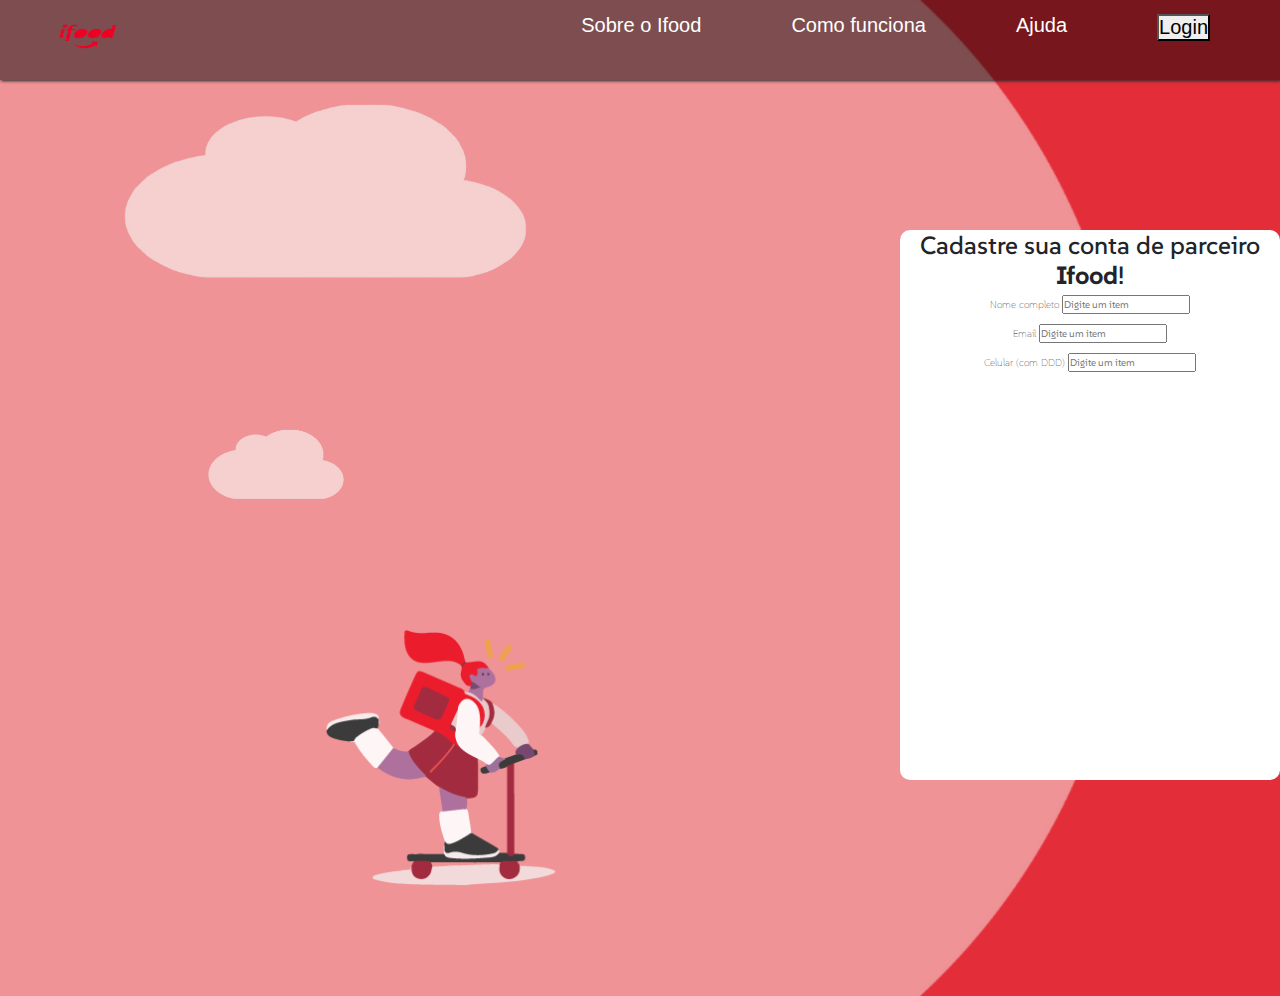
==== index.html @ eb60469c "Primeiro commit" ====
<!DOCTYPE html>
<html lang="pt-br">

<head>
    <meta charset="UTF-8">
    <meta name="viewport" content="width=device-width, initial-scale=1.0">
    <link rel="stylesheet" href="style.css">
    <link rel="shortcut icon" href="imagens/favicon.png" type="image/x-icon">
    <link href="https://cdn.jsdelivr.net/npm/bootstrap@5.3.3/dist/css/bootstrap.min.css" rel="stylesheet"
        integrity="sha384-QWTKZyjpPEjISv5WaRU9OFeRpok6YctnYmDr5pNlyT2bRjXh0JMhjY6hW+ALEwIH" crossorigin="anonymous">

    <title>Login</title>

</head>

<body>


    <header>
        <div class="menu">
            <img class="logo-ifood" src="imagens/ifode-logo.png" alt="">
            <nav>
                <ul class="opcoes-menu">
                    <li><a href="#">Sobre o Ifood</a></li>
                    <li><a href="#">Como funciona</a></li>
                    <li><a href="#">Ajuda</a></li>
                    <li><a href="#"><button>Login</button></a></li>
                </ul>
            </nav>


        </div>
    </header>

    <main>
        <div class="imagens">
            <div>
                <img class="nuvem nuvem1" src="imagens/nuvem.png" alt="Imagem de uma nuvem">
                <img class="nuvem nuvem2" src="imagens/nuvem.png" alt="Imagem de uma nuvem">
            </div>
            <img class="entregadora" src="imagens/entregador-ifood.png" alt="Entregadora ifood de patinete">
        </div>

        <div class="crud">
            <h1>Cadastre sua conta de parceiro <Strong>Ifood</Strong>!</h1>

            <form action="">

                <div>
                    <p>
                        Nome completo
                        <input type="text" id="itemInput" placeholder="Digite um item" required>
                    </p>

                    <p>
                        Email
                        <input type="text" id="itemInput" placeholder="Digite um item" required>
                    </p>

                    <p>
                        Celular (com DDD)
                        <input type="text" id="itemInput" placeholder="Digite um item" required>
                    </p>
                </div>

            </form>
        </div>
    </main>










    <script src="https://cdn.jsdelivr.net/npm/bootstrap@5.3.3/dist/js/bootstrap.bundle.min.js"
        integrity="sha384-YvpcrYf0tY3lHB60NNkmXc5s9fDVZLESaAA55NDzOxhy9GkcIdslK1eN7N6jIeHz"
        crossorigin="anonymous"></script>

</body>

</html>
---- style.css ----
@import url('https://fonts.googleapis.com/css2?family=SUSE:wght@100..800&display=swap');

* {
    margin: 0;
    padding: 0;
}


html {
    font-size: 62.5%;
}

body {
    background-image: url(imagens/background.png);
    background-repeat: no-repeat;
    background-size: cover;
}

.menu {
    width: 100%;
    height: 8rem;
    background-color: #00000079;
    display: flex;
    justify-content: space-between;
    font: normal 15pt Arial;
    box-shadow: 1px 1px 3px;
}

ul {
    margin: 0;
    padding: 0;
    list-style: none;
}

/* Estilo do menu */
.opcoes-menu {
    display: flex;
}

.opcoes-menu li {
    margin: 0 5rem 0 0;
    /* Remove margens padrão dos itens */
}

.opcoes-menu a {
    display: block;
    /* Faz com que o link ocupe toda a área do item da lista */
    padding: 14px 20px;
    /* Espaçamento interno */
    color: white;
    /* Cor do texto */
    text-decoration: none;
    /* Remove o sublinhado dos links */
}

.logo-ifood {
    width: 18rem;
}

.imagens {
    display: block;
}

.nuvem1 {
    height: 25rem;
    margin: 0 0 0 10rem;
}

.nuvem2 {
    width: 15rem;
    height: 10rem;
    margin: 9rem 10rem 0 20rem;
}

.entregadora {
    margin: 10rem 30rem;

}

main {
    display: flex;
}

.crud {
    width: 50rem;
    height: 55rem;
    background-color: white;
    border-radius: 1rem;
    margin: 15rem 0 0;
    font-size: 10px;
    font-family: "SUSE", sans-serif;
    font-optical-sizing: auto;
    font-weight: 100;
    font-style: normal;
    text-align: center;
}
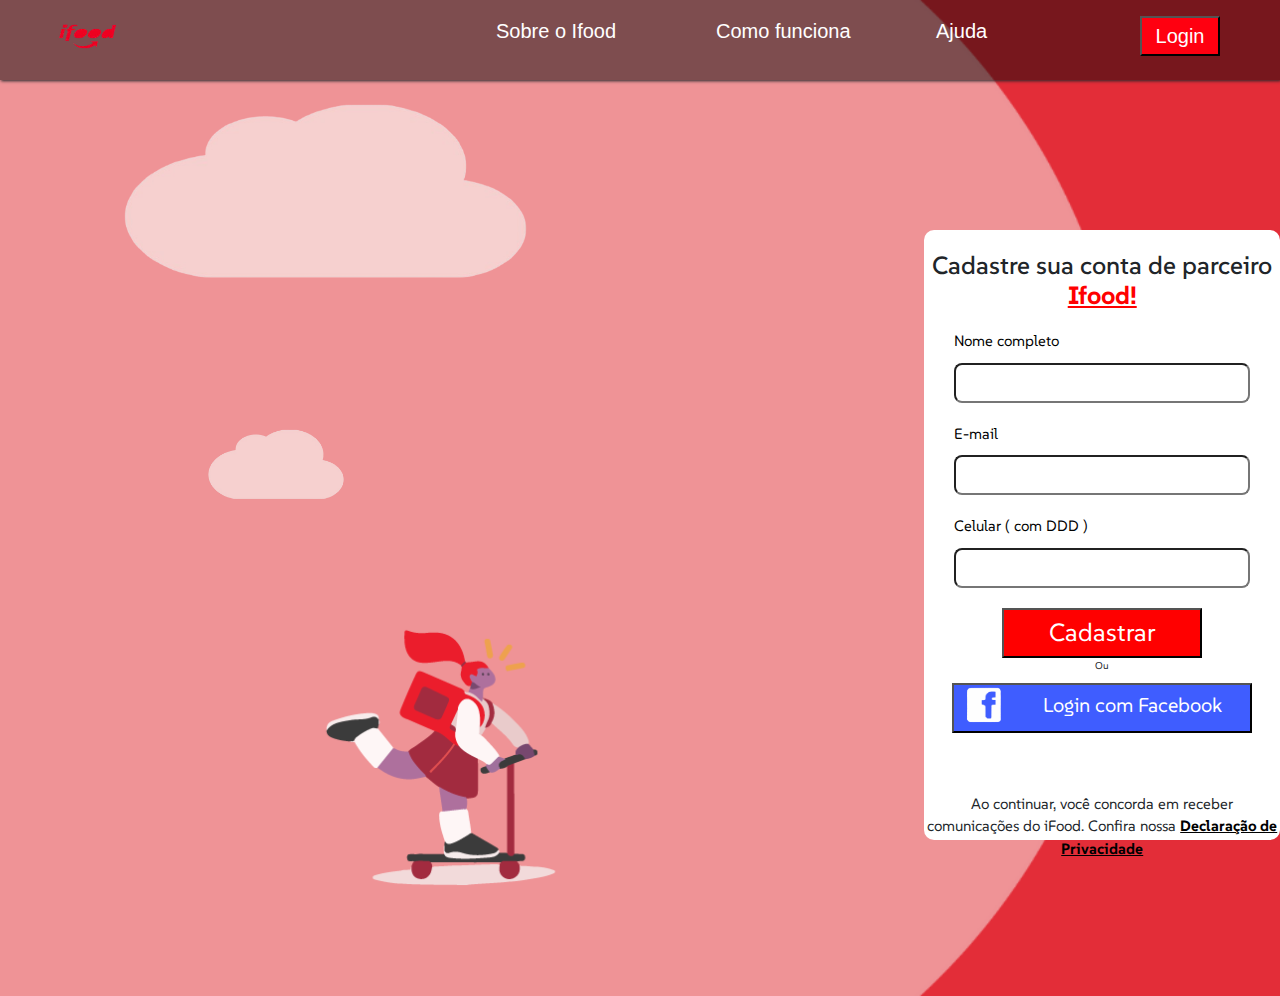
==== commit f3c2e9b0: "Alterações zip 2 do Gabriel" ====
--- a/index.html
+++ b/index.html
@@ -24,9 +24,10 @@
                     <li><a href="#">Sobre o Ifood</a></li>
                     <li><a href="#">Como funciona</a></li>
                     <li><a href="#">Ajuda</a></li>
-                    <li><a href="#"><button>Login</button></a></li>
                 </ul>
+                <a href="#"><button class="login">Login</button></a>
             </nav>
+            
 
 
         </div>
@@ -42,25 +43,48 @@
         </div>
 
         <div class="crud">
-            <h1>Cadastre sua conta de parceiro <Strong>Ifood</Strong>!</h1>
+            <h1>Cadastre sua conta de parceiro <Strong class="forte">Ifood!</Strong></h1>
 
             <form action="">
 
-                <div>
-                    <p>
-                        Nome completo
-                        <input type="text" id="itemInput" placeholder="Digite um item" required>
+                <div class="formulario">
+
+                    <div class="labels">
+                        <p><strong>Nome completo</strong></p>
+                        <input type="text" name="" id="">
+                    </div>
+
+
+                    <div class="labels">
+                        <p><strong>E-mail</strong></p>
+                        <input type="text" name="" id="">
+                    </div>
+
+
+                    <div class="labels">
+                        <p><strong>Celular ( com DDD )</strong></p>
+                        <input type="text" name="" id="">
+                    </div>
+
+                    <button class="cadastrar">Cadastrar</button>
+
+                    <p><strong>Ou</strong></p>
+
+
+                    <button class="facebook">
+                        <img class="face-logo" src="imagens/logo-facebook.png" alt="logo do facebook">
+                        <p class="p1">Login com Facebook</p>
+                        <p></p>
+                    </button>
+
+                    <p class="rodape-crud">
+                        <strong>
+                            Ao continuar, você concorda em receber comunicações do iFood.
+                            Confira nossa
+                            <a class="declaracao-privacidade" href="#">Declaração de Privacidade</a>
+                        </strong>
                     </p>
 
-                    <p>
-                        Email
-                        <input type="text" id="itemInput" placeholder="Digite um item" required>
-                    </p>
-
-                    <p>
-                        Celular (com DDD)
-                        <input type="text" id="itemInput" placeholder="Digite um item" required>
-                    </p>
                 </div>
 
             </form>
--- a/style.css
+++ b/style.css
@@ -16,6 +16,8 @@
     background-size: cover;
 }
 
+
+/* Estilizacao do header  */
 .menu {
     width: 100%;
     height: 8rem;
@@ -32,31 +34,47 @@
     list-style: none;
 }
 
-/* Estilo do menu */
+
 .opcoes-menu {
     display: flex;
 }
 
 .opcoes-menu li {
     margin: 0 5rem 0 0;
-    /* Remove margens padrão dos itens */
+
 }
 
 .opcoes-menu a {
     display: block;
-    /* Faz com que o link ocupe toda a área do item da lista */
-    padding: 14px 20px;
-    /* Espaçamento interno */
+    padding: 10px 16px;
     color: white;
-    /* Cor do texto */
+    margin: 1rem 0;
     text-decoration: none;
-    /* Remove o sublinhado dos links */
+    width: 17rem;
+    height: 6rem;
+}
+
+nav{
+    display: flex;
+}
+
+.login{
+    background-color: #FF0010;
+    color: white;
+    text-decoration: none;
+    margin: 1.6rem 6rem 1.6rem 0;
+    width: 8rem;
+    height: 4rem;
 }
 
 .logo-ifood {
     width: 18rem;
 }
 
+/* Fim header  */
+
+
+/* Estiizando imagens  */
 .imagens {
     display: block;
 }
@@ -80,10 +98,13 @@
 main {
     display: flex;
 }
+/* Fim imagens  */
 
+
+/* Estilizando Login usuario */
 .crud {
-    width: 50rem;
-    height: 55rem;
+    width: 30%;
+    height: 50%;
     background-color: white;
     border-radius: 1rem;
     margin: 15rem 0 0;
@@ -94,3 +115,72 @@
     font-style: normal;
     text-align: center;
 }
+
+.crud>h1 {
+    margin: 2rem 0;
+}
+
+.forte {
+    color: Red;
+    text-decoration: underline;
+}
+
+.formulario {
+    height: 51rem;
+}
+
+input {
+    width: 100%;
+    height: 4rem;
+    border-radius: 0.8rem;
+}
+
+.labels {
+    color: black;
+    font-size: 15px;
+    margin: 2rem 3rem;
+    text-align: left;
+}
+
+.cadastrar {
+    background-color: #FF0000;
+    color: white;
+    width: 20rem;
+    height: 5rem;
+    font-size: 2.5rem;
+}
+
+.facebook {
+    background-color: #3F5DFF;
+    color: white;
+    width: 30rem;
+    height: 5rem;
+    margin: 0 auto;
+    display: flex;
+    justify-content: space-between;
+    font-size: 2rem;
+}
+
+.p1{
+    margin: 0.5rem 0;
+}
+
+.face-logo{
+    color: white;
+    width: 6rem;
+    height: 4rem;
+    margin-top: 0.5rem 0;
+    
+}
+
+.rodape-crud{
+    margin: 6rem 0;
+    font-size: 15px;
+    
+}
+ .declaracao-privacidade{
+    color: black;
+    font-weight: bold;
+ }
+
+ /* Fim Login usuario */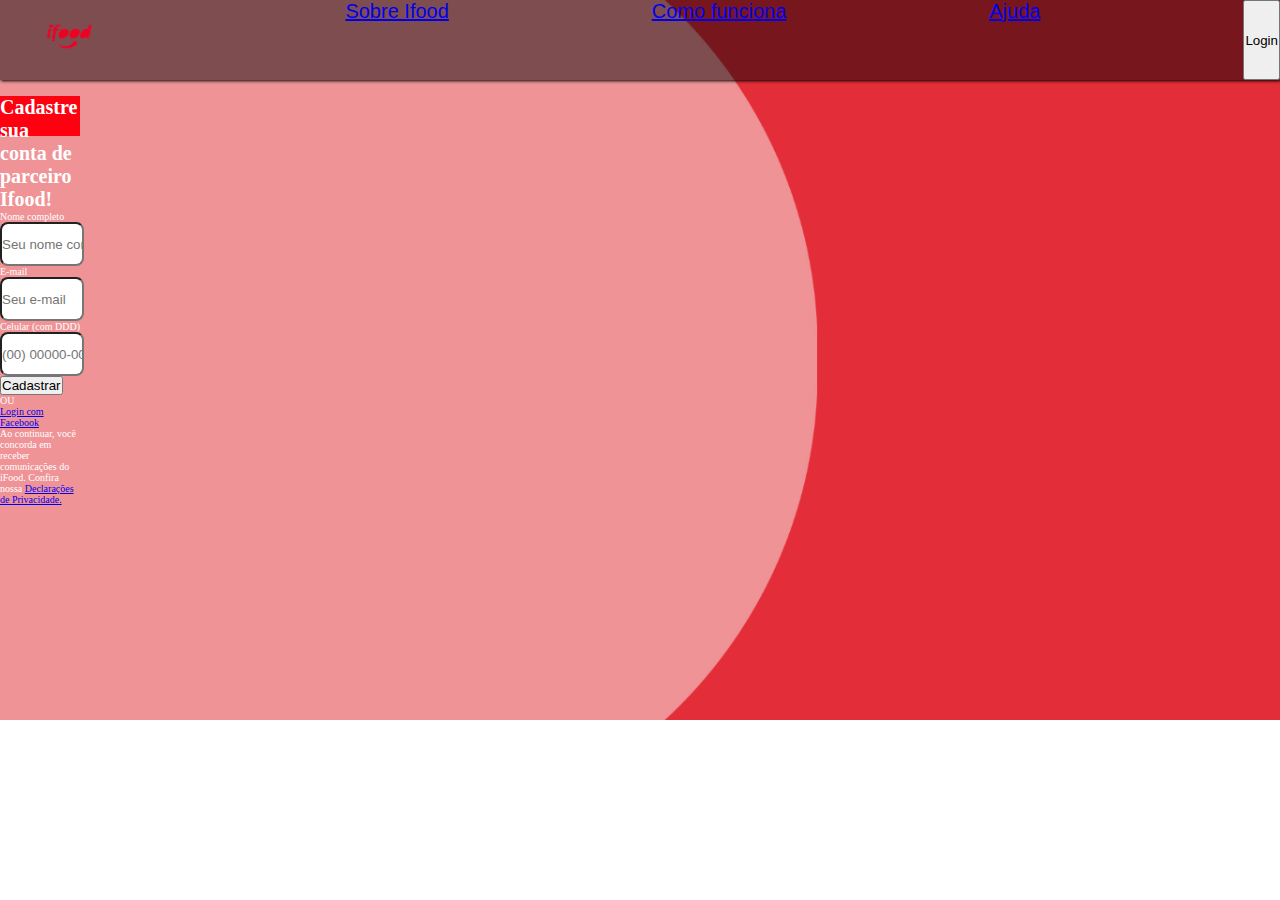
==== commit 5f1be1f7: "Altera tela login" ====
--- a/index.html
+++ b/index.html
@@ -4,106 +4,62 @@
 <head>
     <meta charset="UTF-8">
     <meta name="viewport" content="width=device-width, initial-scale=1.0">
+    <link rel="shortcut icon" href="imagens/favicon.png" type="image/x-icon">
     <link rel="stylesheet" href="style.css">
-    <link rel="shortcut icon" href="imagens/favicon.png" type="image/x-icon">
-    <link href="https://cdn.jsdelivr.net/npm/bootstrap@5.3.3/dist/css/bootstrap.min.css" rel="stylesheet"
-        integrity="sha384-QWTKZyjpPEjISv5WaRU9OFeRpok6YctnYmDr5pNlyT2bRjXh0JMhjY6hW+ALEwIH" crossorigin="anonymous">
 
     <title>Login</title>
-
 </head>
 
 <body>
-
-
     <header>
         <div class="menu">
-            <img class="logo-ifood" src="imagens/ifode-logo.png" alt="">
-            <nav>
-                <ul class="opcoes-menu">
-                    <li><a href="#">Sobre o Ifood</a></li>
-                    <li><a href="#">Como funciona</a></li>
-                    <li><a href="#">Ajuda</a></li>
-                </ul>
-                <a href="#"><button class="login">Login</button></a>
-            </nav>
-            
-
-
+            <img src="imagens/ifode-logo.png" alt="logo ifood">
+            <a href="#">Sobre Ifood</a>
+            <a href="#">Como funciona</a>
+            <a href="#">Ajuda</a>
+            <button>Login</button>
         </div>
     </header>
+    <main>
+        <div class="login card p-5 shadow-lg mx-auto">
+            <h1 class="text-center">Cadastre sua conta de parceiro <strong>Ifood!</strong></h1>
 
-    <main>
-        <div class="imagens">
-            <div>
-                <img class="nuvem nuvem1" src="imagens/nuvem.png" alt="Imagem de uma nuvem">
-                <img class="nuvem nuvem2" src="imagens/nuvem.png" alt="Imagem de uma nuvem">
+            <div class="inputs mb-4">
+                <p>Nome completo</p>
+                <input type="text" class="form-control" placeholder="Seu nome completo">
             </div>
-            <img class="entregadora" src="imagens/entregador-ifood.png" alt="Entregadora ifood de patinete">
-        </div>
 
-        <div class="crud">
-            <h1>Cadastre sua conta de parceiro <Strong class="forte">Ifood!</Strong></h1>
+            <div class="inputs mb-4">
+                <p>E-mail</p>
+                <input type="email" class="form-control" placeholder="Seu e-mail">
+            </div>
 
-            <form action="">
+            <div class="inputs mb-4">
+                <p>Celular (com DDD)</p>
+                <input type="text" class="form-control" placeholder="(00) 00000-0000">
+            </div>
 
-                <div class="formulario">
+            <div class="cadastro text-center">
+                <button class="btn btn-danger btn-cadastrar">Cadastrar</button>
 
-                    <div class="labels">
-                        <p><strong>Nome completo</strong></p>
-                        <input type="text" name="" id="">
-                    </div>
+                <p class="txt-ou my-3">OU</p>
 
+                <a href="#" class="btn btn-primary btn-facebook">Login com Facebook</a>
+            </div>
 
-                    <div class="labels">
-                        <p><strong>E-mail</strong></p>
-                        <input type="text" name="" id="">
-                    </div>
-
-
-                    <div class="labels">
-                        <p><strong>Celular ( com DDD )</strong></p>
-                        <input type="text" name="" id="">
-                    </div>
-
-                    <button class="cadastrar">Cadastrar</button>
-
-                    <p><strong>Ou</strong></p>
-
-
-                    <button class="facebook">
-                        <img class="face-logo" src="imagens/logo-facebook.png" alt="logo do facebook">
-                        <p class="p1">Login com Facebook</p>
-                        <p></p>
-                    </button>
-
-                    <p class="rodape-crud">
-                        <strong>
-                            Ao continuar, você concorda em receber comunicações do iFood.
-                            Confira nossa
-                            <a class="declaracao-privacidade" href="#">Declaração de Privacidade</a>
-                        </strong>
-                    </p>
-
-                </div>
-
-            </form>
+            <p class="txt-footer mt-4">
+                Ao continuar, você concorda em receber comunicações do iFood. Confira nossa
+                <a href="#">Declarações de Privacidade.</a>
+            </p>
         </div>
     </main>
 
 
 
-
-
-
-
-
-
-
     <script src="https://cdn.jsdelivr.net/npm/bootstrap@5.3.3/dist/js/bootstrap.bundle.min.js"
-        integrity="sha384-YvpcrYf0tY3lHB60NNkmXc5s9fDVZLESaAA55NDzOxhy9GkcIdslK1eN7N6jIeHz"
-        crossorigin="anonymous"></script>
-
+        integrity="sha384-YvpcrYf0tY3lHB60NNkmXc5s9fDVZLESaAA55NDzOxhy9GkcIdslK1eN7N6jIeHz" crossorigin="anonymous">
+        </script>
+    <script src="main.js"></script>
 </body>
 
 </html>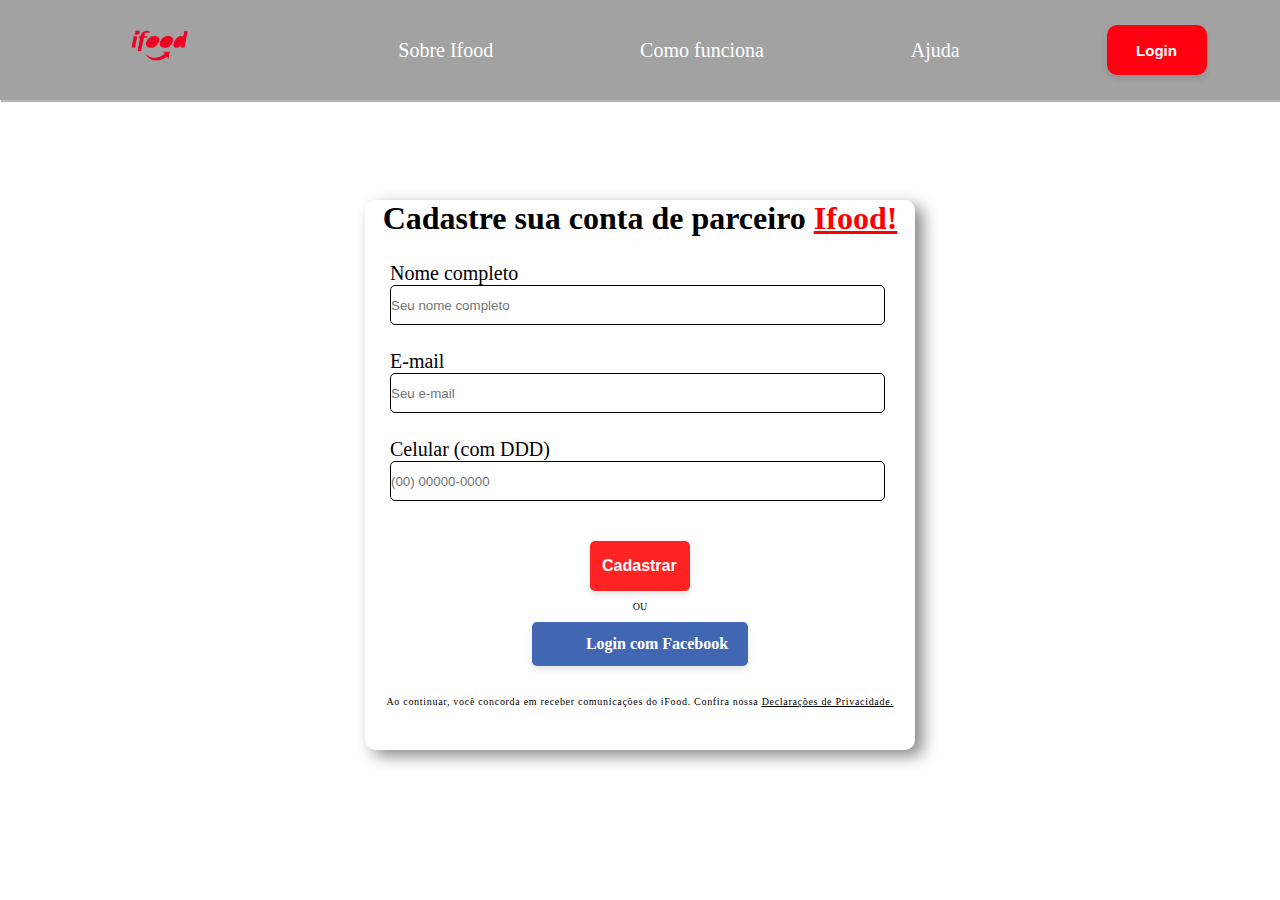
==== commit 2aa58bf4: "Alteracao dashboard" ====
--- a/index.html
+++ b/index.html
@@ -5,7 +5,7 @@
     <meta charset="UTF-8">
     <meta name="viewport" content="width=device-width, initial-scale=1.0">
     <link rel="shortcut icon" href="imagens/favicon.png" type="image/x-icon">
-    <link rel="stylesheet" href="style.css">
+    <link rel="stylesheet" href="styles/style.css">
 
     <title>Login</title>
 </head>
--- a/styles/style.css
+++ b/styles/style.css
@@ -0,0 +1,284 @@
+*{
+    margin: 0;
+    padding: 0;
+    box-sizing: border-box;
+    text-decoration: none;
+}
+
+html{
+    font-size: 62.5%;
+}
+
+body{
+    background-image: url(imagens/background.png);
+    background-size: cover;
+}
+
+.menu{
+
+    height: 10rem;
+    background-color: rgba(0, 0, 0, 0.363);
+    box-shadow: 1px 2px 1px rgba(0, 0, 0, 0.281);
+    opacity: 1;
+    display: flex;
+    justify-content: space-around;
+}
+
+.menu > a{
+    margin: auto 0;
+    font-size: 20px;
+}
+
+a{
+    color: white;
+}
+
+.menu > a:hover{
+    text-decoration: underline;
+}
+
+button {
+    background-color: #FF0010;
+    color: white;
+    height: 5rem;
+    width: 10rem;
+    margin: auto 0;
+    border-radius: 1rem;
+    border: none;
+    transition: all 0.3s ease-in-out;
+    box-shadow: 0px 4px 6px rgba(0, 0, 0, 0.1);
+    font-size: 1.5rem;
+    font-weight: bold;
+    cursor: pointer;
+}
+
+
+button:hover {
+    background-color: #D0000C;
+    box-shadow: 0px 8px 12px rgba(0, 0, 0, 0.2);
+    transform: translateY(-4px);
+}
+
+
+button:active {
+    background-color: #A8000A;
+    box-shadow: 0px 4px 6px rgba(0, 0, 0, 0.15);
+    transform: translateY(2px);
+}
+
+
+/* ---------------------------------------- */
+
+
+.login{
+    height: 55rem;
+    width: 55rem;
+    background-color: white;
+    border-radius:1rem;
+    margin: 10rem auto;
+    box-shadow:8px 6px 16px 0px rgba(0, 0, 0, 0.466);
+}
+
+h1{
+    text-align: center;
+    font-size: xx-large;
+}
+
+strong{
+    color: red;
+    text-decoration: underline;
+}
+
+input{
+    width: 99%;
+    height: 4rem;
+    border-radius: 0.5rem;
+    border: solid 1px
+}
+
+.inputs{
+    text-align: left;
+    font-size: 2rem;
+    margin: 2.5rem;
+
+}
+
+.cadastro{
+    text-align: center;
+    margin: 3rem auto;
+}
+
+.cadastro>button{
+    margin: 1rem 1rem;
+}
+
+.btn-cadastrar{
+    display: inline-flex;
+    align-items: center;
+    background-color: #ff0000dc;
+    padding: 11px 12px;
+    color: white;
+    text-decoration: none;
+    border-radius: 5px;
+    font-size: 16px;
+    font-weight: bold;
+    border: none;
+    cursor: pointer;
+    font-family: Arial, sans-serif;
+    transition: background-color 0.3s ease;
+}
+
+.btn-cadastrar:hover {
+    background-color: rgb(255, 0, 0);
+}
+
+.btn-cadastrar:active {
+    background-color: #A93226;
+}
+
+
+.btn-facebook {
+    display: inline-flex;
+    align-items: center;
+    padding: 10px 20px;
+    background-color: #4267B2;
+    color: white;
+    text-decoration: none;
+    border-radius: 5px;
+    font-size: 16px;
+    font-weight: bold;
+    border: none;
+    cursor: pointer;
+    transition: all 0.3s ease-in-out;
+    box-shadow: 0px 4px 6px rgba(0, 0, 0, 0.1);
+}
+
+
+.btn-facebook:hover {
+    background-color: #365899;
+    box-shadow: 0px 8px 12px rgba(0, 0, 0, 0.2);
+    transform: translateY(-3px);
+}
+
+
+.btn-facebook:active {
+    background-color: #2b4f87; 
+    box-shadow: 0px 4px 6px rgba(0, 0, 0, 0.1);
+    transform: translateY(2px);
+}
+
+
+.btn-facebook::before {
+    content: '';
+    display: inline-block;
+    width: 24px;
+    height: 24px;
+    background: url('imagens/logo-facebook-branco.png') no-repeat center center;
+    background-size: cover;
+    margin-right: 10px;
+}
+
+.txt-ou{
+    margin: 0 0 1rem 0;
+}
+
+.txt-footer{
+    text-align: center;
+    font-size: 10px;
+    letter-spacing: 0.7px;
+    font-weight: lighter;
+}
+
+.txt-footer > a{
+    color: black;
+    text-decoration: underline;
+    font-weight: bolder;
+}
+
+
+
+@media (max-width: 900px){
+    body{
+        background-image: url(imagens/BackGroundTablet1.png);
+    }
+}
+
+
+
+
+@media (max-width: 700px){
+    .login{
+        height: auto;
+        width: 80%;
+        margin: 5rem auto;
+    }
+
+    .menu > img{
+        display: none;
+    }
+
+}
+
+
+
+
+@media (max-width: 630px){
+    body{
+        background-image: url(imagens/BackGroundMobile1.png);
+    }
+
+    .menu > button{
+        display: none;
+    }
+
+    .menu > a {
+        text-decoration: underline;
+    }
+}
+
+
+
+@media (max-width: 500px){
+    .menu {
+        flex-direction: column;
+        height: auto;
+        padding: 1rem;
+    }
+
+    .menu > a {
+        font-size: 2rem;
+        margin: 1rem auto;
+        text-decoration: underline;
+    }
+
+    .login {
+        width: 80%;
+        height: auto;
+    }
+
+    .btn-cadastrar,
+    .btn-facebook {
+        font-size: 14px;
+        padding: 8px 10px;
+    }
+}
+
+@media (max-width: 330px){
+    .login{
+        width: 25rem;
+        height: 65rem;
+    }
+
+    .menu > a {
+        text-decoration: underline;
+    }
+    
+}
+
+@media (max-width: 260px){
+    .login{
+        height: auto;
+        width: 80%;
+    }
+}
+
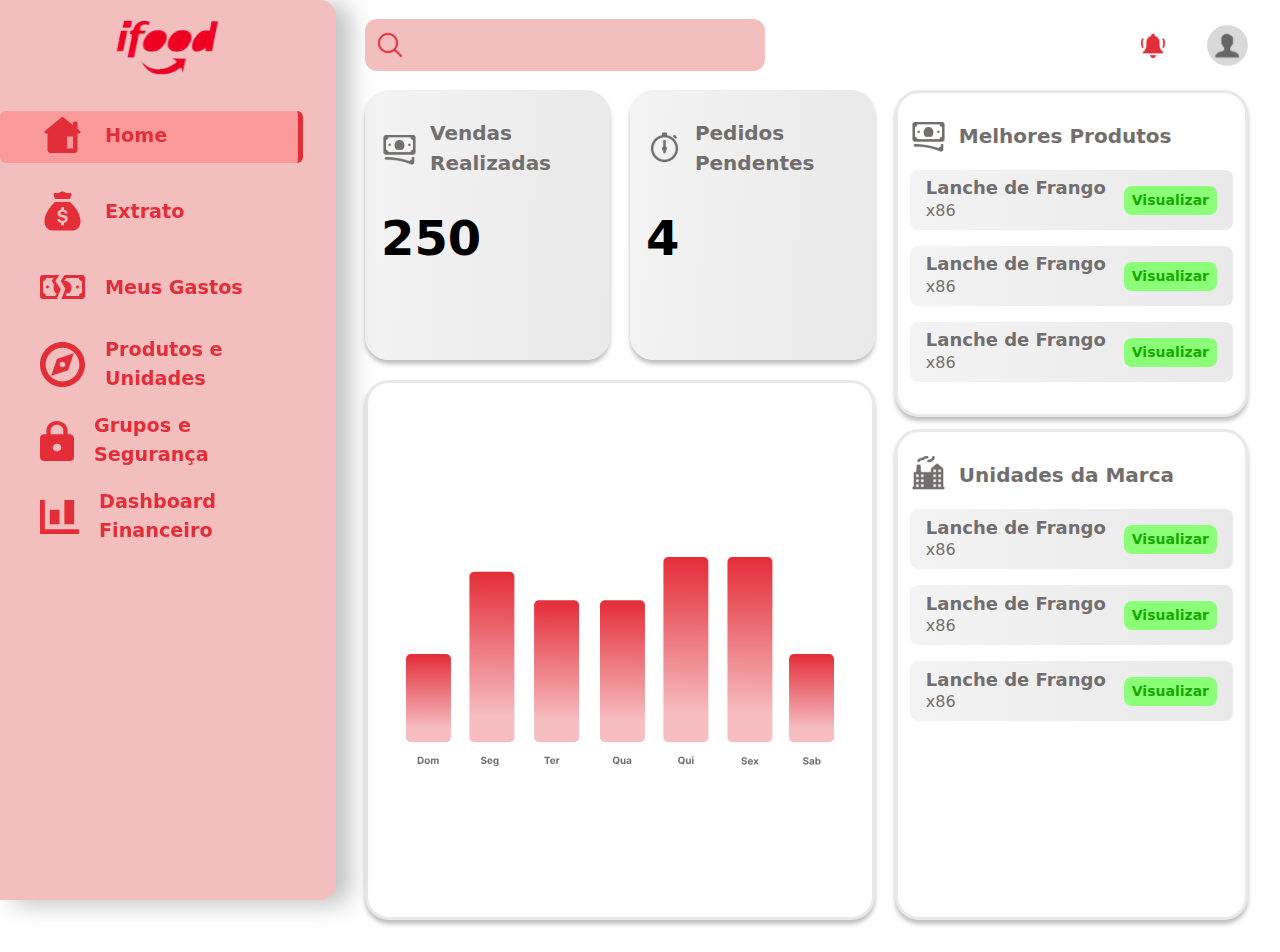
==== commit a59825bc: "Mudança da página de index" ====
--- a/index.html
+++ b/index.html
@@ -1,65 +1,196 @@
 <!DOCTYPE html>
-<html lang="pt-br">
-
+<html lang="pt-BR">
 <head>
     <meta charset="UTF-8">
     <meta name="viewport" content="width=device-width, initial-scale=1.0">
     <link rel="shortcut icon" href="imagens/favicon.png" type="image/x-icon">
-    <link rel="stylesheet" href="styles/style.css">
+    <link href="https://cdn.jsdelivr.net/npm/bootstrap@5.3.3/dist/css/bootstrap.min.css" rel="stylesheet"
+        integrity="sha384-QWTKZyjpPEjISv5WaRU9OFeRpok6YctnYmDr5pNlyT2bRjXh0JMhjY6hW+ALEwIH" crossorigin="anonymous">
+        <link rel="stylesheet" href="styles/root.css">
+        <link rel="stylesheet" href="styles/home.css">
+    <title>Home</title>
+</head>
+<body>
+    <main class="conteiner-fluid" id="main-content">
+        <sidebar id="sidebar">
+            <img src="imagens/logo_Ifood.svg" id="logo-img" alt="">
 
-    <title>Login</title>
-</head>
+            <nav id="nav-content">
+                <ul>
+                    <a href="index.html" class="navlink active-link">
+                        <img src="imagens/Home-icon.svg" alt="">
+                        Home
+                    </a>
+                    <a href="extrato.html" class="navlink">
+                        <img src="imagens/Money-Bag-icon.svg" alt="">
+                        Extrato
+                    </a>
+                    <a  href="" class="navlink">
+                        <img src="imagens/Split-Money-icon.svg" alt="">
+                        Meus Gastos
+                    </a>
+                    <a href="produtos-unidades.html" class="navlink" >
+                        <img src="imagens/compass-icon.svg" alt="">
+                        Produtos e Unidades
+                    </a>
+                    <a href="grupos-seguranca.html" class="navlink" >
+                        <img src="imagens/Cadeado-icon.svg" alt="">
+                        Grupos e Segurança
+                    </a>
+                    <a href="dashboard-financeiro.html" class="navlink">
+                        <img src="imagens/Grafico-icon.svg" alt="">
+                        Dashboard Financeiro
+                    </a>
+                </ul>
+            </nav>
 
-<body>
-    <header>
-        <div class="menu">
-            <img src="imagens/ifode-logo.png" alt="logo ifood">
-            <a href="#">Sobre Ifood</a>
-            <a href="#">Como funciona</a>
-            <a href="#">Ajuda</a>
-            <button>Login</button>
-        </div>
-    </header>
-    <main>
-        <div class="login card p-5 shadow-lg mx-auto">
-            <h1 class="text-center">Cadastre sua conta de parceiro <strong>Ifood!</strong></h1>
+        </sidebar>
+        <div id="div-content-main">
 
-            <div class="inputs mb-4">
-                <p>Nome completo</p>
-                <input type="text" class="form-control" placeholder="Seu nome completo">
+            <div id="right-content">
+                <header id="header-main">
+
+                    <div class="left-header-content">
+                        <button class="btn_menu">
+                            <img src="imagens/Menu-burguer-icon.svg" alt="">
+                        </button>
+    
+                        <div class="search-container">
+                            <span class="search-icon"><img src="imagens/Search-icon.svg" alt=""></span>
+                            <input type="text" class="search-input" placeholder="">
+                        </div>
+                    </div>
+
+                    <img src="imagens/Alarm-icon.svg" style="max-width: 28px;" alt="">
+                    <img src="imagens/Person-icon.svg" alt="">
+                </header>
+
+                <div id="content-right">
+
+                    <div id="grid-right-content">
+                        <div class="card-cinza vendas-realizadas">
+                            <div class="header-card">
+                                <img src="imagens/Cash-icon.svg" alt="">
+                                <p>Vendas Realizadas</p>
+                            </div>
+
+                            <span class="value-card">250</span>
+                        </div>
+                        <div class="card-cinza">
+                            <div class="header-card">
+                                <img src="imagens/Time-icon.png" alt="">
+                                <p>Pedidos Pendentes</p>
+                            </div>
+
+                            <span class="value-card">4</span>
+                        </div>
+                        <div class="outline-card" id="grafico">
+                            
+                            <img src="imagens/Grafico-img.svg" alt="">
+    
+                        </div>
+                    </div>
+
+                    <div id="grid-left-content">
+
+                        <div class="outline-card" id="melhores-produtos">
+                            <div class="header-card">
+                                <img src="imagens/Cash-icon.svg" alt="">
+                                <p>Melhores Produtos</p>
+                            </div>
+
+                            <div>
+                                <div class="item-list-card">
+
+                                    <div class="title-card">
+                                        <h4>Lanche de Frango</h4>
+                                        <span>x86</span>
+                                    </div>
+
+                                    <button class="green-btn">Visualizar</button>
+
+                                </div>
+
+                                <div class="item-list-card">
+
+                                    <div class="title-card">
+                                        <h4>Lanche de Frango</h4>
+                                        <span>x86</span>
+                                    </div>
+
+                                    <button class="green-btn">Visualizar</button>
+
+                                </div>
+
+                                <div class="item-list-card">
+
+                                    <div class="title-card">
+                                        <h4>Lanche de Frango</h4>
+                                        <span>x86</span>
+                                    </div>
+
+                                    <button class="green-btn">Visualizar</button>
+
+                                </div>
+                            </div>
+    
+                        </div>
+                        <div class="outline-card" id="unidades-marca">
+                            <div class="header-card">
+                                <img src="imagens/Manufacturing-icon.svg" alt="">
+                                <p>Unidades da Marca</p>
+                            </div>
+
+                            <div class="content-card">
+                                <div class="item-list-card">
+
+                                    <div class="title-card">
+                                        <h4>Lanche de Frango</h4>
+                                        <span>x86</span>
+                                    </div>
+
+                                    <button class="green-btn">Visualizar</button>
+
+                                </div>
+
+                                <div class="item-list-card">
+
+                                    <div class="title-card">
+                                        <h4>Lanche de Frango</h4>
+                                        <span>x86</span>
+                                    </div>
+
+                                    <button class="green-btn">Visualizar</button>
+
+                                </div>
+
+                                <div class="item-list-card">
+
+                                    <div class="title-card">
+                                        <h4>Lanche de Frango</h4>
+                                        <span>x86</span>
+                                    </div>
+
+                                    <button class="green-btn">Visualizar</button>
+
+                                </div>
+                            </div>
+    
+                        </div>
+                    </div>
+
+                </div>
+
             </div>
 
-            <div class="inputs mb-4">
-                <p>E-mail</p>
-                <input type="email" class="form-control" placeholder="Seu e-mail">
-            </div>
-
-            <div class="inputs mb-4">
-                <p>Celular (com DDD)</p>
-                <input type="text" class="form-control" placeholder="(00) 00000-0000">
-            </div>
-
-            <div class="cadastro text-center">
-                <button class="btn btn-danger btn-cadastrar">Cadastrar</button>
-
-                <p class="txt-ou my-3">OU</p>
-
-                <a href="#" class="btn btn-primary btn-facebook">Login com Facebook</a>
-            </div>
-
-            <p class="txt-footer mt-4">
-                Ao continuar, você concorda em receber comunicações do iFood. Confira nossa
-                <a href="#">Declarações de Privacidade.</a>
-            </p>
         </div>
     </main>
+    
 
+<script src="https://cdn.jsdelivr.net/npm/bootstrap@5.3.3/dist/js/bootstrap.bundle.min.js"
+    integrity="sha384-YvpcrYf0tY3lHB60NNkmXc5s9fDVZLESaAA55NDzOxhy9GkcIdslK1eN7N6jIeHz"
+    crossorigin="anonymous">
+</script>
 
-
-    <script src="https://cdn.jsdelivr.net/npm/bootstrap@5.3.3/dist/js/bootstrap.bundle.min.js"
-        integrity="sha384-YvpcrYf0tY3lHB60NNkmXc5s9fDVZLESaAA55NDzOxhy9GkcIdslK1eN7N6jIeHz" crossorigin="anonymous">
-        </script>
-    <script src="main.js"></script>
 </body>
-
 </html>--- a/styles/root.css
+++ b/styles/root.css
@@ -0,0 +1,210 @@
+:root
+{
+    --primary-red : #F3BEBE;
+    --secundary-red : #E32D38;
+    --terciary-red : #fa9a9a;
+    --primary-white : #FFFFFF;
+    
+}
+
+*{
+    padding: 0 !important;
+    margin: 0 !important;
+    text-decoration: none;
+    list-style: none;
+}
+
+button{
+
+    border: none;
+    background-color: transparent;
+    cursor: pointer
+    ;
+}
+
+.item-list-card
+{   
+    display: flex;
+    justify-content: space-between;
+    align-items: center;
+    width: 100%;
+    height: 60px;
+    border-radius: 8px;
+    background: linear-gradient(92deg, #F3F3F3 1.36%, #E9E9E9 99.87%);
+    padding: 8px 16px !important;
+    margin-top: 16px !important;
+}
+
+.green-btn
+{   
+    border-radius: 8px;
+    background: #8BFF78;
+    color: #18A900;
+    font-size: 14px;
+    font-weight: 600;
+    padding: 4px 8px !important;
+    border: none;
+    max-height: 30px;
+}
+
+.red-btn
+{   
+    border-radius: 8px;
+    background: var(--primary-red);
+    color: #18A900;
+    font-size: 14px;
+    font-weight: 600;
+    padding: 4px 8px !important;
+    border: none;
+    max-height: 30px;
+}   
+
+.title-card{
+    display: flex;
+    flex-direction: column;
+}
+
+.title-card h4{
+    color: #726E6E;
+    font-size: 18px;
+    font-weight: 700 !important;
+}
+
+.title-card span{
+    color: #726E6E;
+    font-size: 16px;
+    font-weight: 400;
+}
+/* Header customization */
+#header-main
+{
+    height: 90px;
+    display: flex;
+    align-items: center;
+    justify-content: end;
+    gap: 40px;
+}
+
+.left-header-content
+{
+    display: flex;
+    align-items: center;
+    justify-content: space-between;
+    width: 100%;
+}
+.btn_menu
+{
+    border: none;
+    background-color: transparent;
+    padding: 4px !important;
+    cursor: pointer;
+    display: none;
+}
+
+.search-container {
+    position: relative;
+    display: inline-block;
+}
+
+.search-icon {
+    position: absolute;
+    top: 50%;
+    left: 10px;
+    transform: translateY(-50%);
+    color: red;
+    font-size: 16px;
+}
+.search-icon img
+{
+    max-width: 30px;
+}
+
+.search-input {
+    padding: 10px 10px 10px 65px !important; /* padding para o espaço do ícone */
+    background-color: var(--primary-red); /* cor de fundo */
+    border-radius: 12px;
+    border: none;
+    outline: none;
+    font-size: 16px;
+    width: 400px;
+    height: 52px;
+}
+
+.search-input:focus {
+    border-color: #0078D7; /* cor da borda ao focar no input */
+}
+
+/* Sidebar customization */
+#sidebar
+{
+    display: flex;
+    flex-direction: column;
+    position: fixed;
+    height: 100%;
+    align-items: center;
+    background-color: var(--primary-red);
+    box-shadow: 14px 4px 23.9px 0px rgba(0, 0, 0, 0.25);
+    border-top-right-radius: 1rem;
+    border-bottom-right-radius: 1rem;
+    max-width: 360px !important;
+}
+
+#nav-content
+{
+    max-width: 100%;
+    width: 100%;
+}
+.navlink
+{
+    display: flex;
+    align-items: center;
+    color: var(--secundary-red);
+    font-size: 1.2rem;
+    font-weight: 700;
+    max-width: 90%;
+    height: 52px;
+    padding-left: 40px !important;
+    border-radius: 6px;
+    margin-top: 24px !important;
+    cursor: pointer;
+    text-decoration: none;
+}
+
+.navlink:hover 
+{
+    background-color: var(--terciary-red);
+}
+
+.navlink img
+{
+    margin-right: 20px !important;
+}
+
+.active-link
+{
+    background-color: var(--terciary-red);
+    border-right: 5px solid var(--secundary-red);
+}
+
+
+
+@media (max-width: 950px) {
+
+    #sidebar{
+        display: none;
+    }
+
+    .btn_menu
+    {
+        display: block;
+    }
+    
+}
+
+@media (max-width: 700px) {
+
+    .search-container{
+        
+        display: none;
+    }   
+}
--- a/styles/home.css
+++ b/styles/home.css
@@ -0,0 +1,158 @@
+#main-content
+{
+    height: 100%;
+}
+#div-content-main
+{
+    min-height: 100vh;
+
+}
+
+#logo-img
+{
+    max-width: 7.5rem;
+}
+
+#right-content
+{
+    padding-right: 32px !important;
+    padding-bottom: 32px !important;
+    margin-left: 365px !important;
+    height: 100%;
+}
+
+#content-right
+{
+    display: flex;
+    height: 100%;
+}
+
+#grid-right-content
+{
+    display: grid;
+    grid-template-columns: repeat(2, 1fr); /* 4 colunas */
+    grid-template-rows: 1fr 2fr; /* Linhas automáticas */
+    gap: 20px;
+    width: 60%;
+    padding-right: 20px !important;
+}
+
+#grid-left-content
+{
+    display: flex;
+    flex-direction: column;
+    gap: 12px;
+    width: 40%;
+}
+
+.outline-card
+{
+    padding-inline: 12px !important;
+    padding-top: 24px !important;
+    grid-column: span 2;
+    border-radius: 24px;
+    border: 3px solid #E9E9E9;
+    background: #FFF;
+    box-shadow: 0px 4px 4px 0px rgba(0, 0, 0, 0.25);
+}
+
+.card-cinza
+{
+    padding-inline: 16px !important;
+    padding-top: 28px !important;
+    height: 270px;
+    border-radius: 24px;
+    background: linear-gradient(92deg, #F3F3F3 1.36%, #E9E9E9 99.87%);
+    box-shadow: 0px 4px 4px 0px rgba(0, 0, 0, 0.25);
+}
+
+.group-card-element
+{
+    padding-inline: 10px !important;
+    margin-bottom: 20px !important;
+}
+
+.header-card
+{
+    display: flex;
+    align-items: center;
+    gap: 12px;
+    margin-bottom: 12px !important;
+}
+
+.header-card p 
+{
+    color: #726E6E;
+    font-size: 20px;
+    font-weight: 700;
+}
+
+.value-card
+{
+    display: block;
+    color: #000;
+    font-size: 48px;
+    font-weight: 700;
+    margin-top: 24px !important;
+}
+
+#melhores-produtos
+{
+    height: 40%;
+    padding-bottom: 24px !important;
+}
+
+#grafico{
+    display: flex;
+    align-items: center;
+    padding-inline: 38px !important;
+}
+
+#grafico img{
+
+    max-width: 100%;
+}
+
+#unidades-marca
+{
+    height: 60%;
+    padding-bottom: 24px !important;
+}
+
+
+@media (max-width: 1200px) {
+
+    #content-right{
+        display: flex;
+        flex-direction: column;
+    }
+    #grid-right-content{
+        width: 100%;
+        padding-right: 0 !important;
+        
+    }
+
+    #grid-left-content{
+        width: 100%;
+        margin-top: 28px !important;
+    }
+}
+
+@media (max-width: 950px) {
+
+    #right-content{
+        margin-left: 0 !important;
+        padding-inline: 32px !important;
+    }
+}
+
+@media (max-width: 460px) {
+
+    #grid-right-content{
+        display: flex;
+        flex-direction: column;
+    }
+    
+}
+
+
